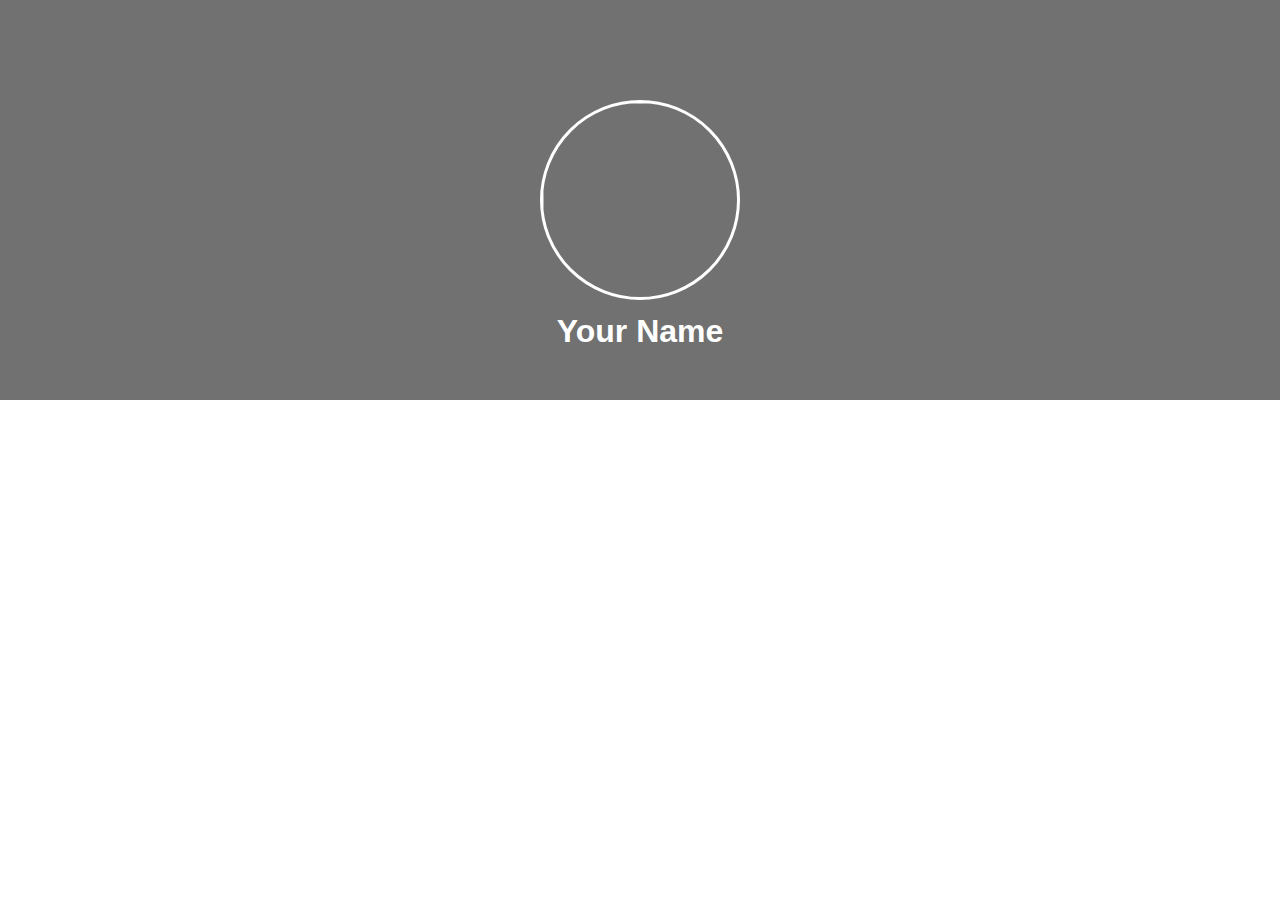
==== profile-card/index.html @ edc14bbe "Add files via upload" ====
<!DOCTYPE html>
<html lang="en">
<head>
    <meta charset="UTF-8">
    <meta name="viewport" content="width=device-width, initial-scale=1.0">
    <link rel="stylesheet" href="style.css">
    <title>My Profile</title>
</head>
<body>
    <div class="Profile-card">
        <header>
            <div class="head">
                <div class="title-img">
                    <div class="header-background"></div>
                    <img src="thousand sunny.jpg" width="300px">
                    <h1>Your Name</h1>
                </div>
            </div>
        </header>
    </div>
</body>
</html>
---- profile-card/style.css ----
*,
*::before,
*::after {
    box-sizing: border-box;
}

body {
    font-family: 'Poppins', sans-serif;
    margin: 0;
    display: flex;
    flex-direction: column;
    
}


.profile-card {
    max-width: 100%;
    overflow: hidden;
}

header .head {
    display: flex;
    position: relative;
    height: 400px;
    background-image: url('thousand sunny.jpg');
    background-repeat: no-repeat;
    background-size: 100%;
    z-index: -0;
}

.header-background {
    position: absolute;
    width: 100%;
    height: 100%;
    background-color: rgba(0, 0, 0, 0.555); 
    z-index: -0; 
}

.title-img img {
    display: flex;
    position: absolute;
    left: 50%;
    transform: translateX(-50%) translateY(50%);
    width: 200px; 
    height: 200px; 
    border-radius: 50%;
    border: 3px solid #fff;
    z-index: 999999;
}

.title-img h1 {
    display: flex;
    position: absolute;
    color: white;
    bottom: 3rem; 
    left: 50%;
    transform: translateX(-50%) translateY(50%);
    width: 200px; 
    justify-content: center;
    z-index: 999999;
}

.content {
    padding: 40px;
    margin-block-start: 3rem;
}
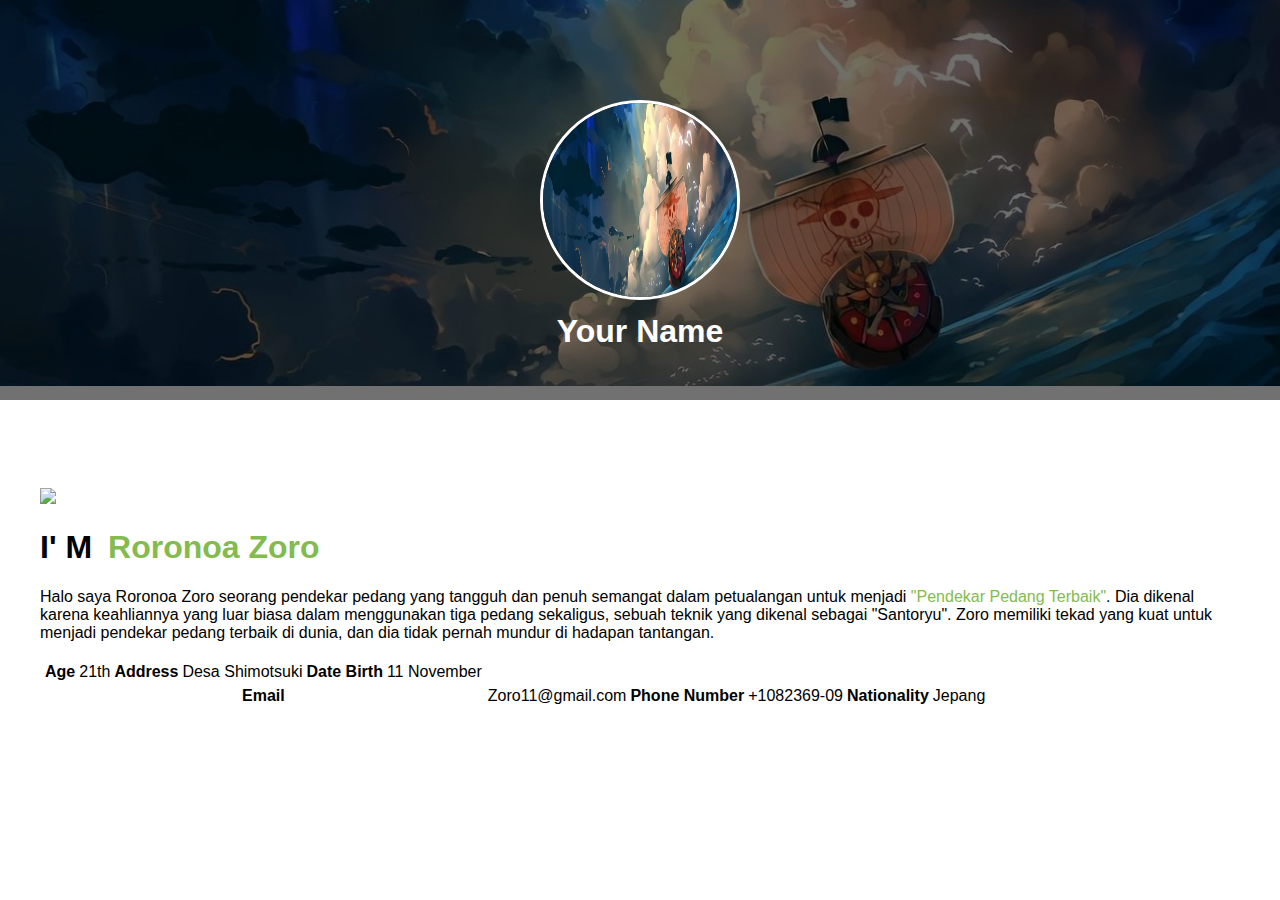
==== commit dfd93007: "Update index.html" ====
--- a/profile-card/index.html
+++ b/profile-card/index.html
@@ -17,6 +17,46 @@
                 </div>
             </div>
         </header>
+        <main>
+            <div class="info-me">
+                <div class="content">
+                    <div class="my-img">
+                        <img src="zoro-profile.jpg" width="300px">
+                    </div>
+                    <div class="description-info">
+                        <h1 style="display: flex;">
+                            <div style="margin-inline-end: 1rem;">I' M</div>
+                            <div style="color: #83bb4f;">Roronoa Zoro</div>
+                        </h1>
+                        <p class="paraf">
+                            Halo saya Roronoa Zoro seorang pendekar pedang yang tangguh dan penuh semangat dalam petualangan untuk menjadi <span style="color: #83bb4f;">"Pendekar Pedang Terbaik"</span>. Dia dikenal karena keahliannya yang luar biasa dalam menggunakan tiga pedang sekaligus, sebuah teknik yang dikenal sebagai "Santoryu". Zoro memiliki tekad yang kuat untuk menjadi pendekar pedang terbaik di dunia, dan dia tidak pernah mundur di hadapan tantangan.
+                        </p>
+                        <table class="info">
+                            <tbody style="display: block; ">
+                                <tr>
+                                    <th>Age</th>
+                                    <td>21th</td>
+                                    <th>Address</th>
+                                    <td>Desa Shimotsuki</td>
+                                    <th>Date Birth</th>
+                                    <td>11 November</td>
+                                </tr>
+                            </tbody> 
+                            <tbody>
+                                <tr>   
+                                    <th>Email</th>
+                                    <td>Zoro11@gmail.com</td>
+                                    <th>Phone Number</th>
+                                    <td>+1082369-09</td>
+                                    <th>Nationality</th>
+                                    <td>Jepang</td>
+                                </tr>
+                            </tbody>
+                        </table>
+                    </div>
+                </div>
+            </div>
+        </main>
     </div>
 </body>
-</html>+</html>
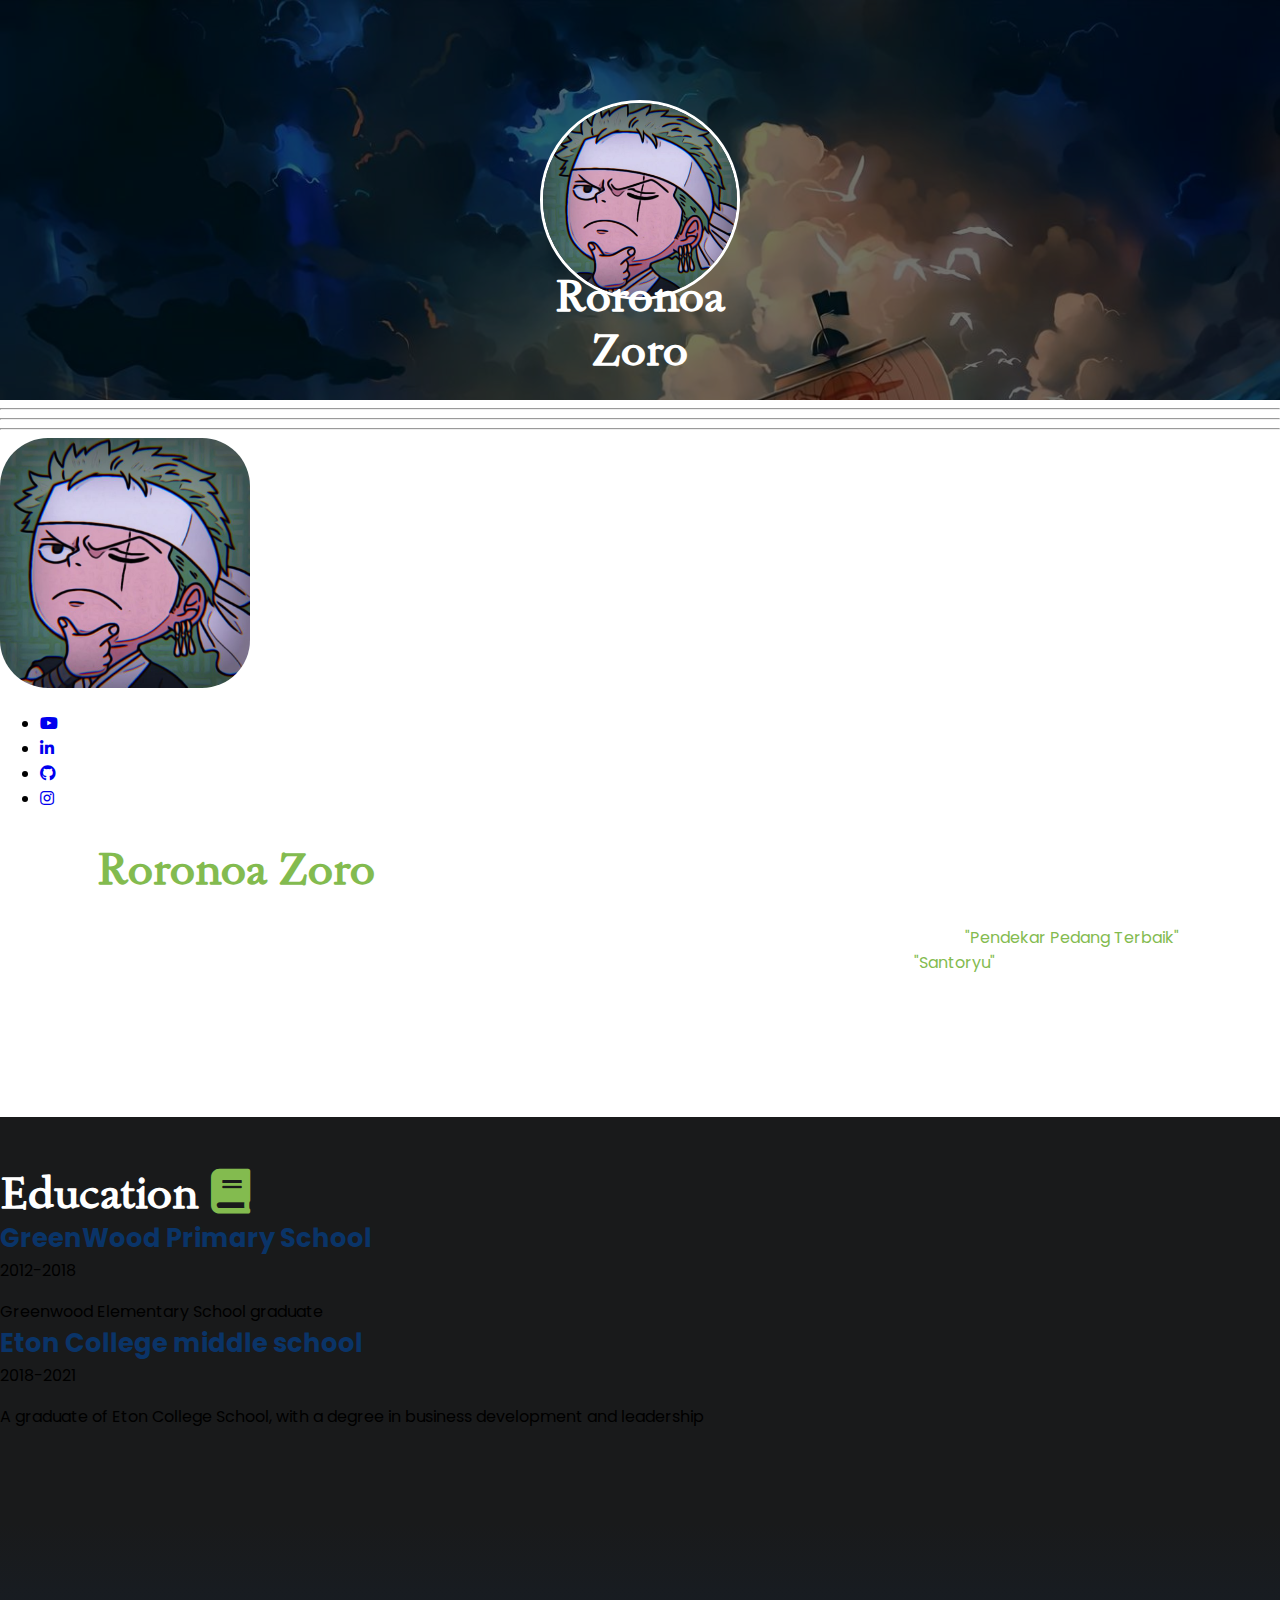
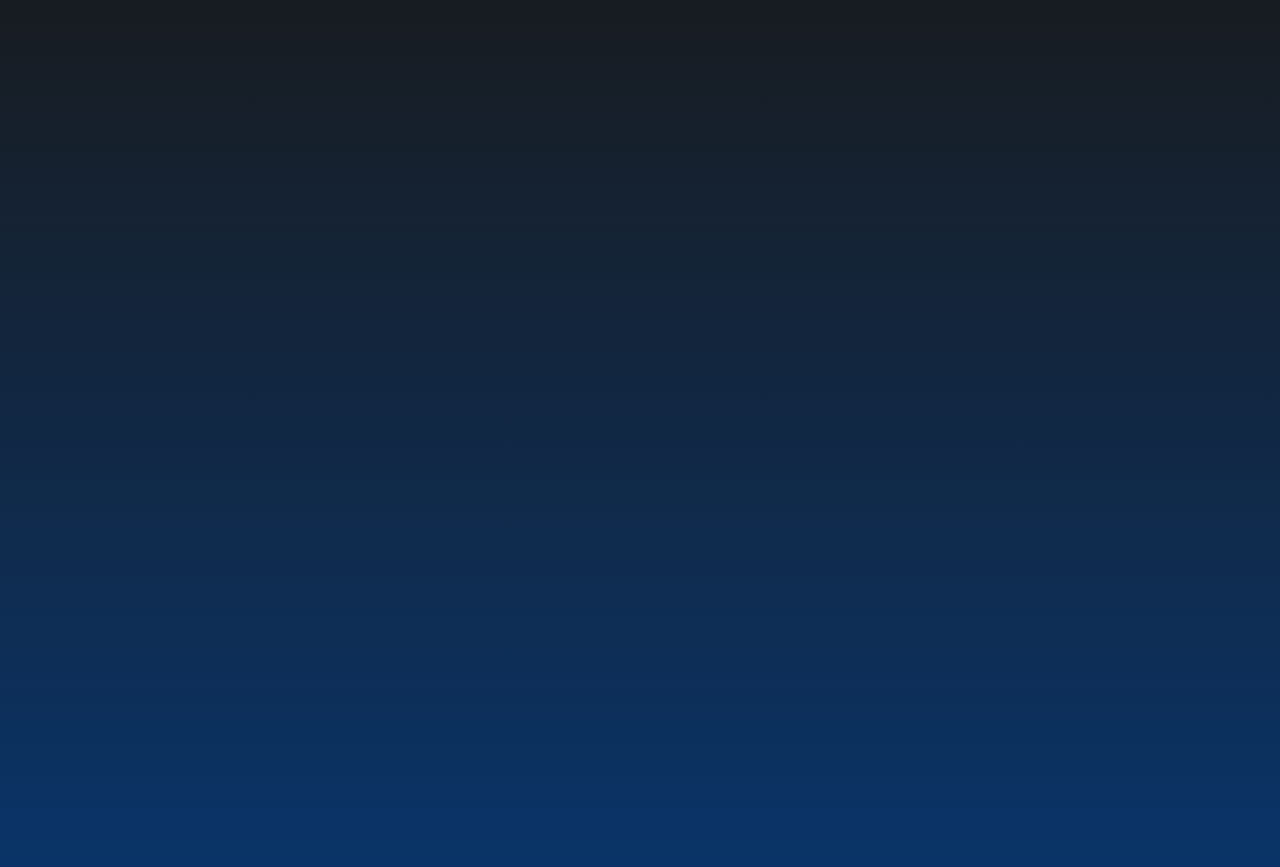
==== commit 8d67bae7: "Update index.html" ====
--- a/profile-card/index.html
+++ b/profile-card/index.html
@@ -4,6 +4,13 @@
     <meta charset="UTF-8">
     <meta name="viewport" content="width=device-width, initial-scale=1.0">
     <link rel="stylesheet" href="style.css">
+    <link rel="stylesheet" href="https://cdnjs.cloudflare.com/ajax/libs/font-awesome/5.15.4/css/all.min.css" integrity="sha512-1ycn6IcaQQ40/MKBW2W4Rhis/DbILU74C1vSrLJxCq57o941Ym01SwNsOMqvEBFlcgUa6xLiPY/NS5R+E6ztJQ==" crossorigin="anonymous" referrerpolicy="no-referrer" />
+    <style>
+        @import url('https://fonts.googleapis.com/css2?family=Roboto:ital,wght@0,100;0,300;0,400;0,500;0,700;0,900;1,100;1,300;1,400;1,500;1,700;1,900&display=swap');
+        @import url('https://fonts.googleapis.com/css2?family=Poppins:ital,wght@0,100;0,200;0,300;0,400;0,500;0,600;0,700;0,800;0,900;1,100;1,200;1,300;1,400;1,500;1,600;1,700;1,800;1,900&family=Quicksand:wght@300..700&display=swap');
+        @import url('https://fonts.googleapis.com/css2?family=Sedan:ital@0;1&display=swap');
+        @import url('https://fonts.googleapis.com/css2?family=Quicksand:wght@300..700&display=swap');
+    </style>
     <title>My Profile</title>
 </head>
 <body>
@@ -12,47 +19,85 @@
             <div class="head">
                 <div class="title-img">
                     <div class="header-background"></div>
-                    <img src="thousand sunny.jpg" width="300px">
-                    <h1>Your Name</h1>
+                    <img src="zoro-profile.jpg" width="300px">
+                    <h1 style="font-family: 'Sedan', sans-serif; text-align: center; font-size: 2.8rem;">Roronoa Zoro</h1>
                 </div>
             </div>
         </header>
         <main>
             <div class="info-me">
+                <hr>
+                <hr class="sc">
+                <hr class="thr">
                 <div class="content">
                     <div class="my-img">
-                        <img src="zoro-profile.jpg" width="300px">
+                        <img src="zoro-profile.jpg" width="250px" style="border-radius: 3rem;">
+                        <div class="social">
+                            <ul>
+                                <li><a href="#"><i class="fab fa-youtube"></i></a></li>
+                                <li><a href="#"><i class="fab fa-linkedin-in"></i></a></li>
+                                <li><a href="https://github.com/wraleydi" ><i class="fab fa-github"></i></a></li>
+                                <li><a href="#"><i class="fab fa-instagram"></i></a></li>
+                            </ul>
+                        </div>
                     </div>
                     <div class="description-info">
-                        <h1 style="display: flex;">
-                            <div style="margin-inline-end: 1rem;">I' M</div>
-                            <div style="color: #83bb4f;">Roronoa Zoro</div>
+                        <h1 style="display: flex; font-family: 'Sedan', 'Poppins', sans-serif; font-size: 2.8rem;">
+                            <div style="margin-inline-end: 1rem; color: white;">I' M</div>
+                            <div style="color: #83bb4f;"><span class="half-underline">Roronoa Zoro</span></div>
                         </h1>
-                        <p class="paraf">
-                            Halo saya Roronoa Zoro seorang pendekar pedang yang tangguh dan penuh semangat dalam petualangan untuk menjadi <span style="color: #83bb4f;">"Pendekar Pedang Terbaik"</span>. Dia dikenal karena keahliannya yang luar biasa dalam menggunakan tiga pedang sekaligus, sebuah teknik yang dikenal sebagai "Santoryu". Zoro memiliki tekad yang kuat untuk menjadi pendekar pedang terbaik di dunia, dan dia tidak pernah mundur di hadapan tantangan.
+                        <p class="paraf" style="color: white;">
+                            Halo saya Roronoa Zoro seorang pendekar pedang yang tangguh dan penuh semangat dalam petualangan untuk menjadi <span style="color: #83bb4f;">"Pendekar Pedang Terbaik"</span>. Dia dikenal karena keahliannya yang luar biasa dalam menggunakan tiga pedang sekaligus, sebuah teknik yang dikenal sebagai <span style="color: #83bb4f;">"Santoryu"</span>. Zoro memiliki tekad yang kuat untuk menjadi pendekar pedang terbaik di dunia, dan dia tidak pernah mundur di hadapan tantangan.
                         </p>
-                        <table class="info">
-                            <tbody style="display: block; ">
-                                <tr>
+                        <table class="info" style="color: white; font-size: 1.2rem;">
+                            <tbody>
+                                <tr style="margin-block-end: 2rem;">
                                     <th>Age</th>
                                     <td>21th</td>
-                                    <th>Address</th>
-                                    <td>Desa Shimotsuki</td>
-                                    <th>Date Birth</th>
-                                    <td>11 November</td>
+                                    <th>Nationality</th>
+                                    <td>Jepang</td>
                                 </tr>
-                            </tbody> 
-                            <tbody>
                                 <tr>   
                                     <th>Email</th>
                                     <td>Zoro11@gmail.com</td>
                                     <th>Phone Number</th>
                                     <td>+1082369-09</td>
-                                    <th>Nationality</th>
-                                    <td>Jepang</td>
+                                </tr>
+                                <tr>
+                                    <th>Date Birth</th>
+                                    <td>11 November</td>
+                                    <th>Address</th>
+                                    <td>Desa Shimotsuki</td>
                                 </tr>
                             </tbody>
                         </table>
+                    </div>
+                </div>
+            </div>
+            <div class="education" style=" background: rgb(1,3,5);
+            background: linear-gradient(180deg,  rgb(25, 26, 27) 30%, rgba(10,52,104,1) 100%); height: 150vh; padding-block-start: 3rem;">
+                <div class="my-edu">
+                    <div class="edu-title">
+                        <h1 style="margin: 0; color: white; font-family: 'Sedan', 'Poppins', sans-serif; font-size: 2.8rem;">
+                            <span class="half-underline">Education</span>
+                            <i class="fas fa-book" style="font-size: 2.8rem; color: #83bb4f;"></i>
+                        </h1>
+                    </div>
+                    <div class="edu-content">
+                        <div class="group">
+                            <h3 style="font-family: 'Poppins', 'Quicksand', sans-serif; margin-block: 0; color: rgba(10,52,104,1); font-size: 1.6rem;">GreenWood Primary School</h3>
+                            <span>2012-2018</span>
+                            <p style="margin-block-end: 0;">Greenwood Elementary School graduate</p>
+                        </div>
+                        <div class="arrow-container">
+                            <div class="line"></div>
+                            <div class="arrow"></div>
+                        </div>
+                        <div class="group">
+                            <h3 style="font-family: 'Poppins', 'Quicksand', sans-serif; margin-block: 0; color: rgba(10,52,104,1); font-size: 1.6rem;">Eton College middle school</h3>
+                            <span>2018-2021</span>
+                            <p style=" display: block; margin-block-end: 0;">A graduate of Eton College School, with a degree in business development and leadership</p>
+                        </div>
                     </div>
                 </div>
             </div>
--- a/profile-card/style.css
+++ b/profile-card/style.css
@@ -9,7 +9,6 @@
     margin: 0;
     display: flex;
     flex-direction: column;
-    
 }
 
 
@@ -60,7 +59,8 @@
     z-index: 999999;
 }
 
-.content {
-    padding: 40px;
-    margin-block-start: 3rem;
+.content .title h1 {
+    text-align: center;
+    padding-block: 3rem;
+    margin: 0;
 }
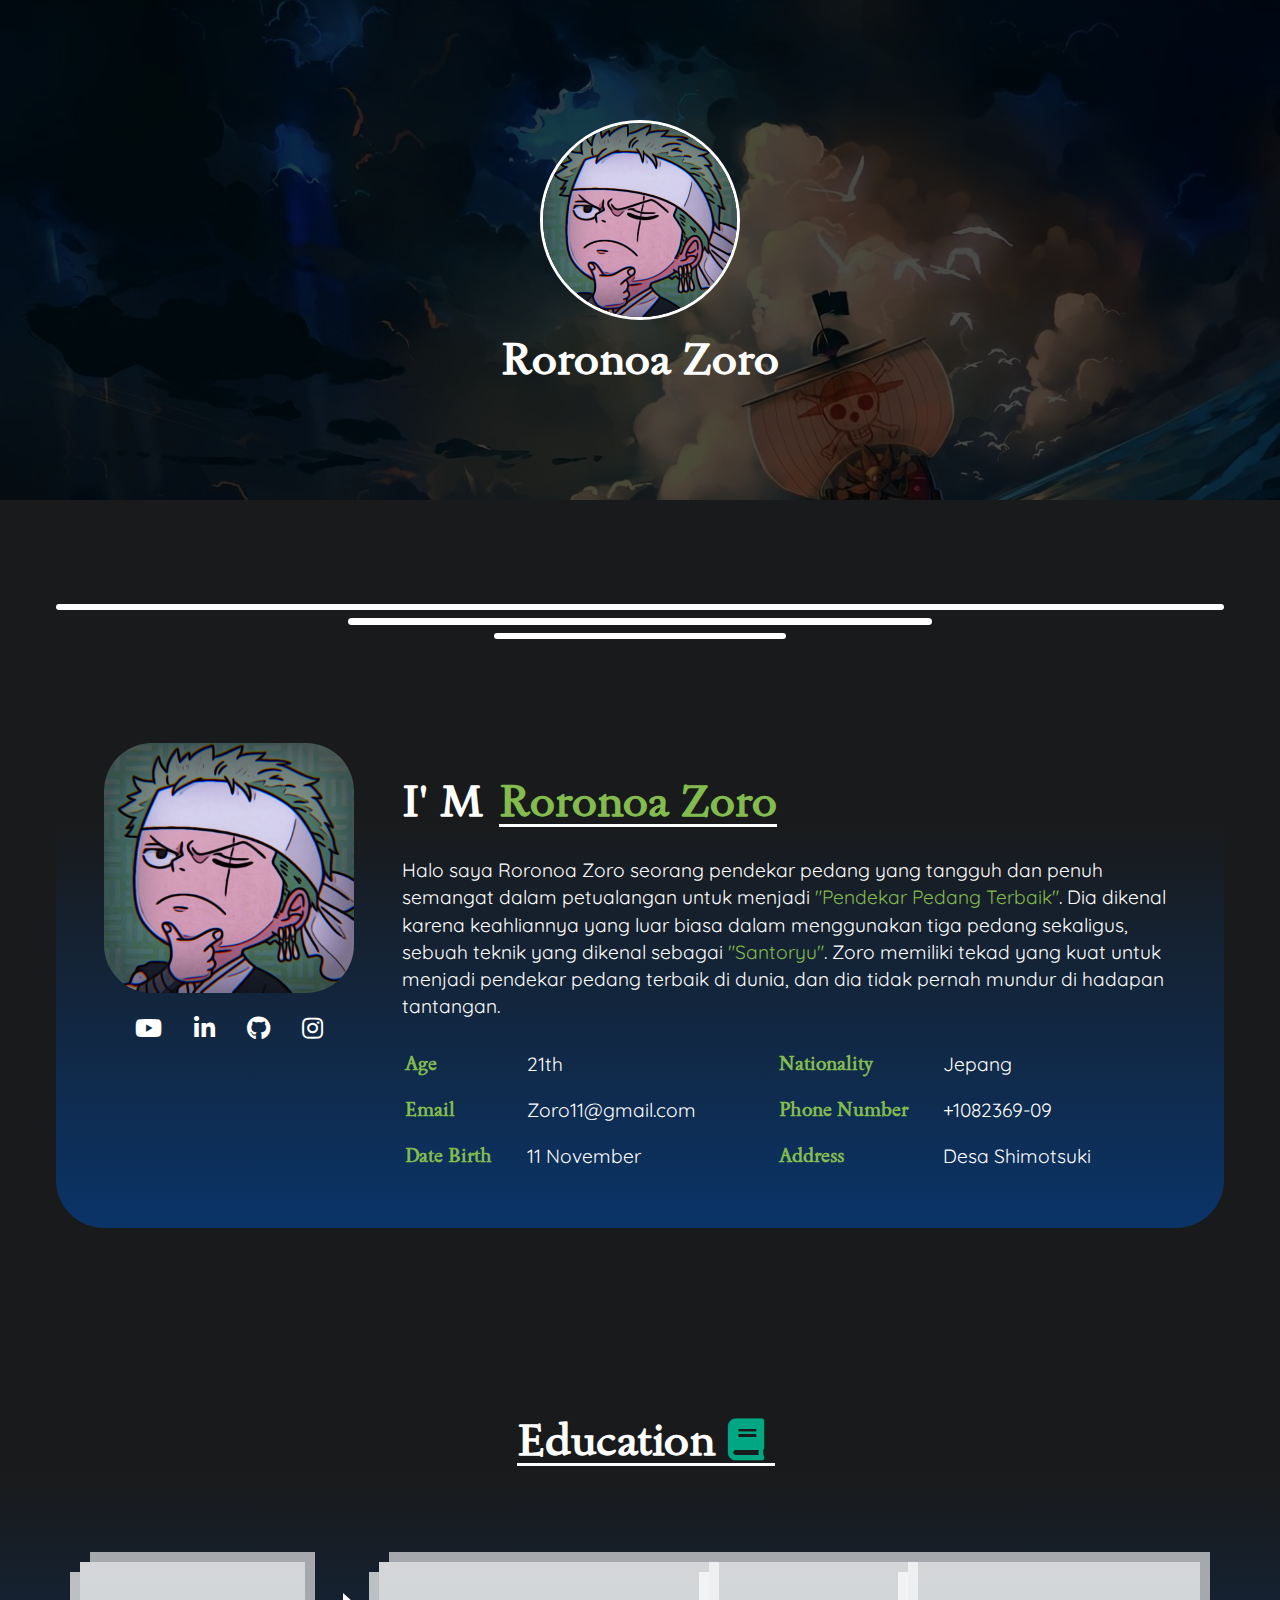
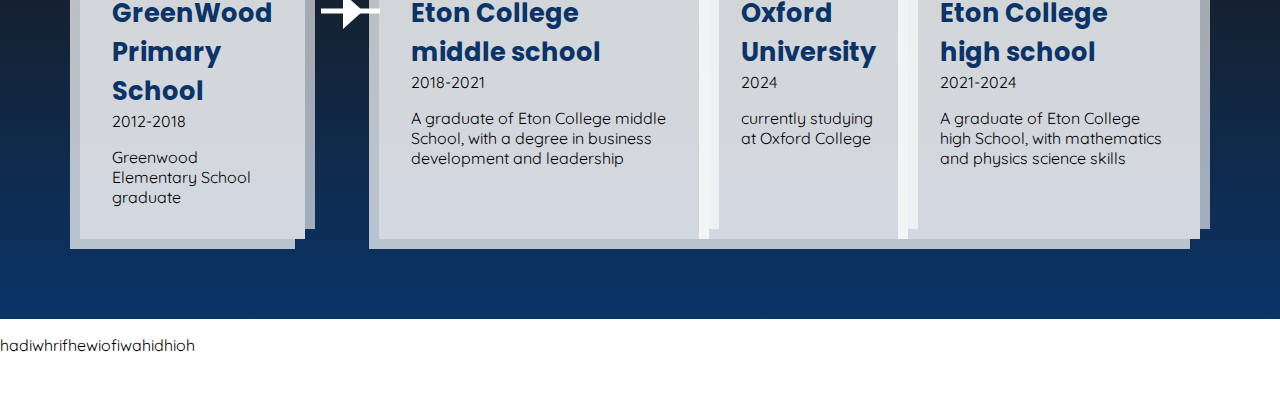
==== commit d29d8394: "Update index.html" ====
--- a/profile-card/index.html
+++ b/profile-card/index.html
@@ -75,12 +75,12 @@
                 </div>
             </div>
             <div class="education" style=" background: rgb(1,3,5);
-            background: linear-gradient(180deg,  rgb(25, 26, 27) 30%, rgba(10,52,104,1) 100%); height: 150vh; padding-block-start: 3rem;">
+            background: linear-gradient(180deg,  rgb(25, 26, 27) 30%, rgba(10,52,104,1) 100%); padding-block-start: 3rem;">
                 <div class="my-edu">
                     <div class="edu-title">
                         <h1 style="margin: 0; color: white; font-family: 'Sedan', 'Poppins', sans-serif; font-size: 2.8rem;">
                             <span class="half-underline">Education</span>
-                            <i class="fas fa-book" style="font-size: 2.8rem; color: #83bb4f;"></i>
+                            <i class="fas fa-book" style="font-size: 2.6rem; color: #00a782;"></i>
                         </h1>
                     </div>
                     <div class="edu-content">
@@ -96,11 +96,30 @@
                         <div class="group">
                             <h3 style="font-family: 'Poppins', 'Quicksand', sans-serif; margin-block: 0; color: rgba(10,52,104,1); font-size: 1.6rem;">Eton College middle school</h3>
                             <span>2018-2021</span>
-                            <p style=" display: block; margin-block-end: 0;">A graduate of Eton College School, with a degree in business development and leadership</p>
+                            <p style=" display: block; margin-block-end: 0;">A graduate of Eton College middle School, with a degree in business development and leadership</p>
                         </div>
+                        <div class="group" style="margin-block-end: 0;">
+                            <h3 style="font-family: 'Poppins', 'Quicksand', sans-serif; margin-block: 0; color: rgba(10,52,104,1); font-size: 1.6rem;">Oxford University</h3>
+                            <span>2024</span>
+                            <p style=" display: block; margin-block-end: 0;">currently studying at Oxford College</p>
+                        </div>
+                        <div class="group" style="margin-block-end: 0;">
+                            <h3 style="font-family: 'Poppins', 'Quicksand', sans-serif; margin-block: 0; color: rgba(10,52,104,1); font-size: 1.6rem;">Eton College high school</h3>
+                            <span>2021-2024</span>
+                            <p style=" display: block; margin-block-end: 0;">A graduate of Eton College high School, with mathematics and physics science skills</p>
+                        </div>
+                    </div>
+                    <div class="arrow-container-bottom">
+                        <div class="line-bottom"></div>
+                        <div class="arrow-bottom"></div>
+                    </div>
+                    <div class="arrow-container-left">
+                        <div class="line-left"></div>
+                        <div class="arrow-left"></div>
                     </div>
                 </div>
             </div>
+            <p>hadiwhrifhewiofiwahidhioh</p>
         </main>
     </div>
 </body>
--- a/profile-card/style.css
+++ b/profile-card/style.css
@@ -5,7 +5,7 @@
 }
 
 body {
-    font-family: 'Poppins', sans-serif;
+    font-family:'Quicksand' ,'Poppins', sans-serif;
     margin: 0;
     display: flex;
     flex-direction: column;
@@ -20,7 +20,7 @@
 header .head {
     display: flex;
     position: relative;
-    height: 400px;
+    height: 500px;
     background-image: url('thousand sunny.jpg');
     background-repeat: no-repeat;
     background-size: 100%;
@@ -31,7 +31,7 @@
     position: absolute;
     width: 100%;
     height: 100%;
-    background-color: rgba(0, 0, 0, 0.555); 
+    background-color: rgba(0, 0, 0, 0.705); 
     z-index: -0; 
 }
 
@@ -39,7 +39,7 @@
     display: flex;
     position: absolute;
     left: 50%;
-    transform: translateX(-50%) translateY(50%);
+    transform: translateX(-50%) translateY(60%);
     width: 200px; 
     height: 200px; 
     border-radius: 50%;
@@ -51,16 +51,154 @@
     display: flex;
     position: absolute;
     color: white;
-    bottom: 3rem; 
+    bottom: 7rem; 
     left: 50%;
     transform: translateX(-50%) translateY(50%);
-    width: 200px; 
+    width: 600px; 
     justify-content: center;
     z-index: 999999;
 }
 
-.content .title h1 {
+main .info-me {
+    padding: 3.5rem;
+    background-color: rgb(25, 26, 27);
+}
+
+main .content {
+    display: flex;
+    background: rgb(1,3,5);
+    background: linear-gradient(180deg, rgb(25, 26, 27) 30%, rgba(10,52,104,1) 100%); 
+    padding: 3rem;
+    padding-block-start: 6rem;
+    margin-block-start: 0rem;
+    border-radius: 3rem;
+}
+
+main .description-info {
+    padding-inline-start: 3rem;
+}
+
+.description-info p {
+    font-size: 1.2rem;
+    line-height: 1.7rem;
+}
+
+.half-underline {
+    position: relative;
+    display: inline-block;
+}
+
+.half-underline::after {
+    content: "";
+    position: absolute;
+    bottom: 0;
+    left: 0;
+    width: 100%;
+    border-bottom: 3px solid white; /* Ubah warna dan ketebalan sesuai kebutuhan */
+}
+
+.info tr td {
+    padding: 10px;
+    padding-inline-end: 5rem;
+    padding-inline-start: 2rem; 
+}
+
+.info th {
+    text-align: start;
+    color: #83bb4f;
+    font-family: 'Sedan', 'Poppins', sans-serif;
+}
+
+.social ul {
+    display: flex;
+    padding: 0;
+    margin: 0;
+    justify-content: center;
+}
+
+.social ul li {
+    list-style: none;
+    margin: 1rem;
+}
+
+.social li a {
+    color: white;
+    font-size: 1.5rem;
+    transition: all ease-in-out 0.2s;
+}
+
+.social li a:hover {
+    color: #83bb4f;
+}
+
+hr {
+    margin-block-start: 3rem;
+    height: 0.4rem;
+    width: 100%;
+    background-color: white;
+    border: none;
+    border-radius: 1rem;
+}
+
+hr.sc {
+    margin-block-start: 0;
+    width: 50%;
+}
+
+hr.thr {
+    margin-block-start: 0;
+    width: 25%;
+}
+
+.my-edu .edu-title h1 {
     text-align: center;
-    padding-block: 3rem;
-    margin: 0;
-}
+    padding-block-start: 5rem;
+}
+
+.edu-title h1 .half-underline::after {
+    width: 130%;
+}
+
+.edu-content {
+    display: flex;
+    padding: 5rem;
+    padding-block-start: 6rem;
+    justify-content: space-between;
+
+}
+
+.edu-content .group {
+    max-width: 450px;
+    background-color: rgba(255, 255, 255, 0.815);
+    box-shadow: -10px 10px 0 rgba(255, 255, 255, 0.712), 10px -10px 0 rgba(255, 255, 255, 0.616);
+    color: rgb(0, 0, 0);
+    padding: 2rem;
+}
+
+.arrow-container {
+    position: relative;
+    width: 200px; 
+    bottom: -10rem;
+}
+
+.line {
+    position: absolute;
+    width: 80%;
+    height: 5px; 
+    background-color: white;
+    left: 1rem;
+    top: -40%;
+    transform: translateY(-50%);
+}
+
+.arrow {
+    position: absolute;
+    top: -40%;
+    right: 1rem; 
+    width: 0;
+    height: 0;
+    border-top: 18px solid transparent; 
+    border-bottom: 18px solid transparent; 
+    border-left: 20px solid white; 
+    transform: translateY(-50%);
+}
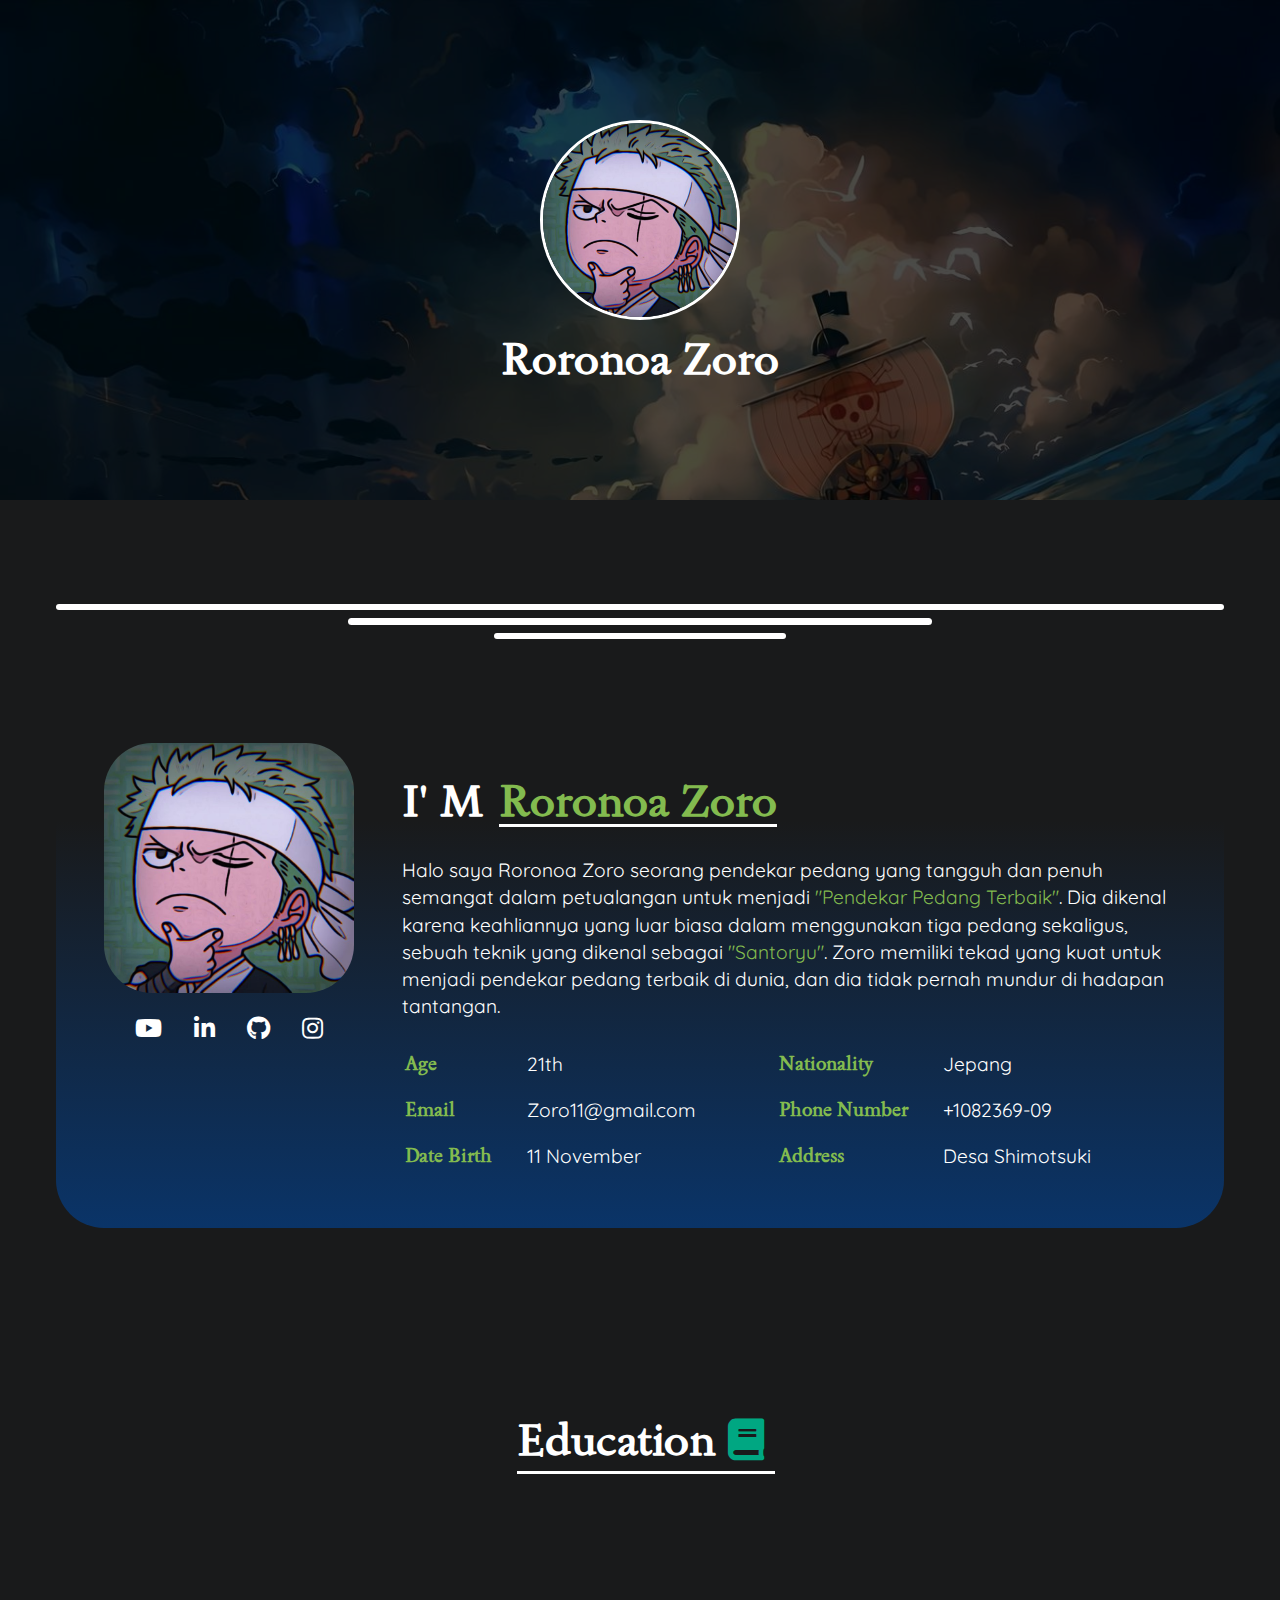
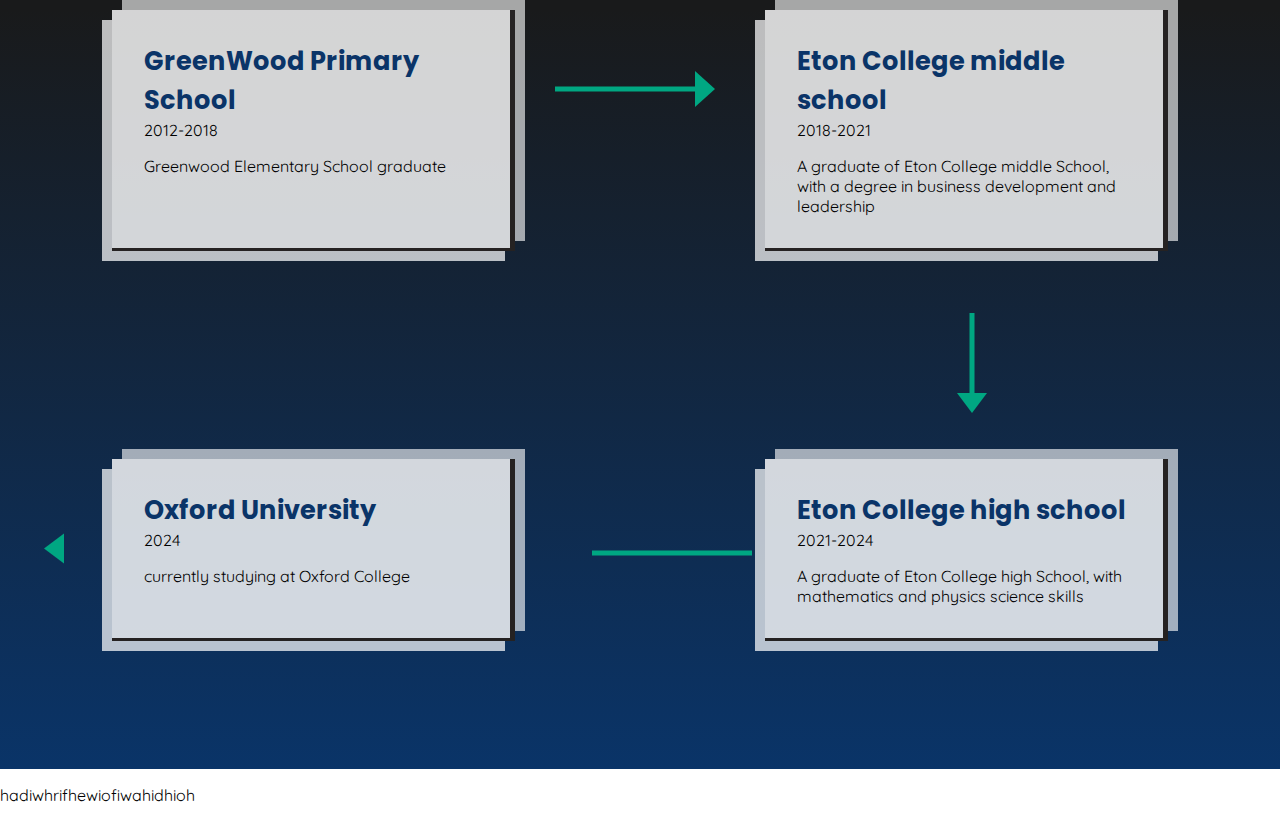
==== commit d8f61f08: "Update index.html" ====
--- a/profile-card/index.html
+++ b/profile-card/index.html
@@ -114,8 +114,10 @@
                         <div class="arrow-bottom"></div>
                     </div>
                     <div class="arrow-container-left">
-                        <div class="line-left"></div>
-                        <div class="arrow-left"></div>
+                        <div class="line-left">
+                            <div class="arrow-left"></div>
+                        </div>
+                        
                     </div>
                 </div>
             </div>
--- a/profile-card/style.css
+++ b/profile-card/style.css
@@ -156,49 +156,118 @@
 }
 
 .edu-title h1 .half-underline::after {
+    bottom: -0.5rem;
     width: 130%;
 }
 
 .edu-content {
     display: flex;
+    flex-wrap: wrap;
     padding: 5rem;
-    padding-block-start: 6rem;
+    padding-block-start: 8rem;
+    padding-block-end: 3rem;
     justify-content: space-between;
-
 }
 
 .edu-content .group {
+    flex-basis: 36%;
+    padding: 5rem;
+    margin-inline: 2rem;
+    margin-block: 1rem;
+    margin-block-end: 12rem;
     max-width: 450px;
     background-color: rgba(255, 255, 255, 0.815);
     box-shadow: -10px 10px 0 rgba(255, 255, 255, 0.712), 10px -10px 0 rgba(255, 255, 255, 0.616);
+    border-right: 5px solid #252222;
+    border-bottom: 3px solid #252222;
     color: rgb(0, 0, 0);
     padding: 2rem;
 }
 
 .arrow-container {
-    position: relative;
-    width: 200px; 
-    bottom: -10rem;
+    position: relative; 
+    bottom: 10rem;
+    top: 13rem;
+    left: -0.3rem;
 }
 
 .line {
     position: absolute;
-    width: 80%;
+    width: 140px;
     height: 5px; 
-    background-color: white;
-    left: 1rem;
-    top: -40%;
+    background-color: #00a782;
+    left: -5rem;
+    top: -25%;
     transform: translateY(-50%);
 }
 
 .arrow {
     position: absolute;
-    top: -40%;
-    right: 1rem; 
+    top: -25%;
+    right: -5rem; 
     width: 0;
     height: 0;
     border-top: 18px solid transparent; 
     border-bottom: 18px solid transparent; 
-    border-left: 20px solid white; 
-    transform: translateY(-50%);
-}
+    border-left: 20px solid #00a782; 
+    transform: translateY(-50%);
+}
+
+.arrow-container-bottom {
+    position: relative;
+    width: 50px; 
+    height: 80px; 
+    top: -23.5rem;
+    left: 74%;
+    z-index: 9999;
+}
+
+.line-bottom {
+    position: absolute;
+    width: 5px; 
+    height: 100%; 
+    background-color: #00a782; 
+    left: 50%;
+    top: 0;
+    transform: translateX(-50%);
+}
+
+.arrow-bottom {
+    position: absolute;
+    top: 100%;
+    left: 50%;
+    transform: translateX(-50%);
+    width: 0;
+    height: 0;
+    border-left: 15px solid transparent; 
+    border-right: 15px solid transparent; 
+    border-top: 20px solid #00a782; 
+}
+
+.arrow-container-left {
+    position: relative; 
+    bottom: 13.5rem;
+    right: 3rem;
+}
+
+.line-left {
+    position: absolute;
+    width: 160px;
+    height: 5px; 
+    background-color: #00a782;
+    left: 40rem;
+    top: -25%;
+    transform: translateY(-50%);
+}
+
+.arrow-left {
+    position: absolute;
+    top: -25%;
+    right: 43rem; 
+    width: 0;
+    height: 0;
+    border-top: 15px solid transparent; 
+    border-bottom: 15px solid transparent; 
+    border-right: 20px solid #00a782; 
+    transform: translateY(-50%);
+}
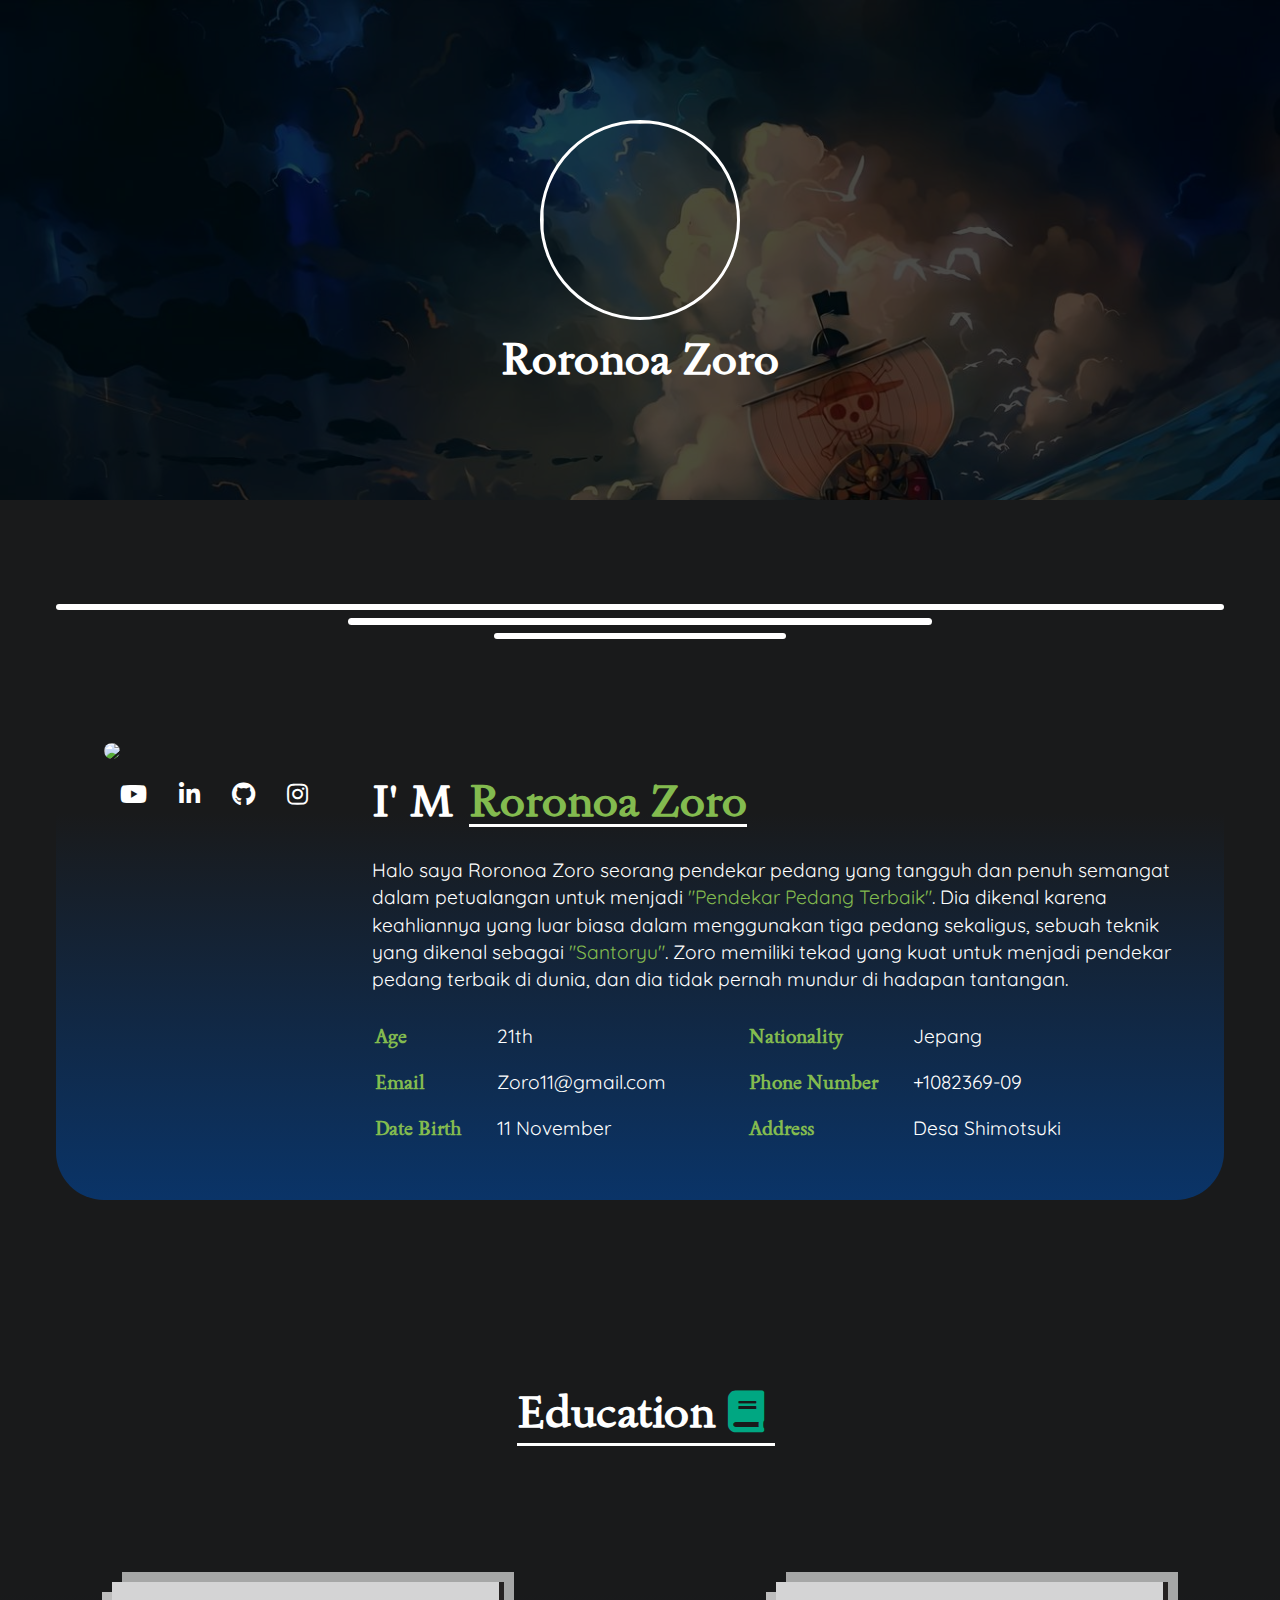
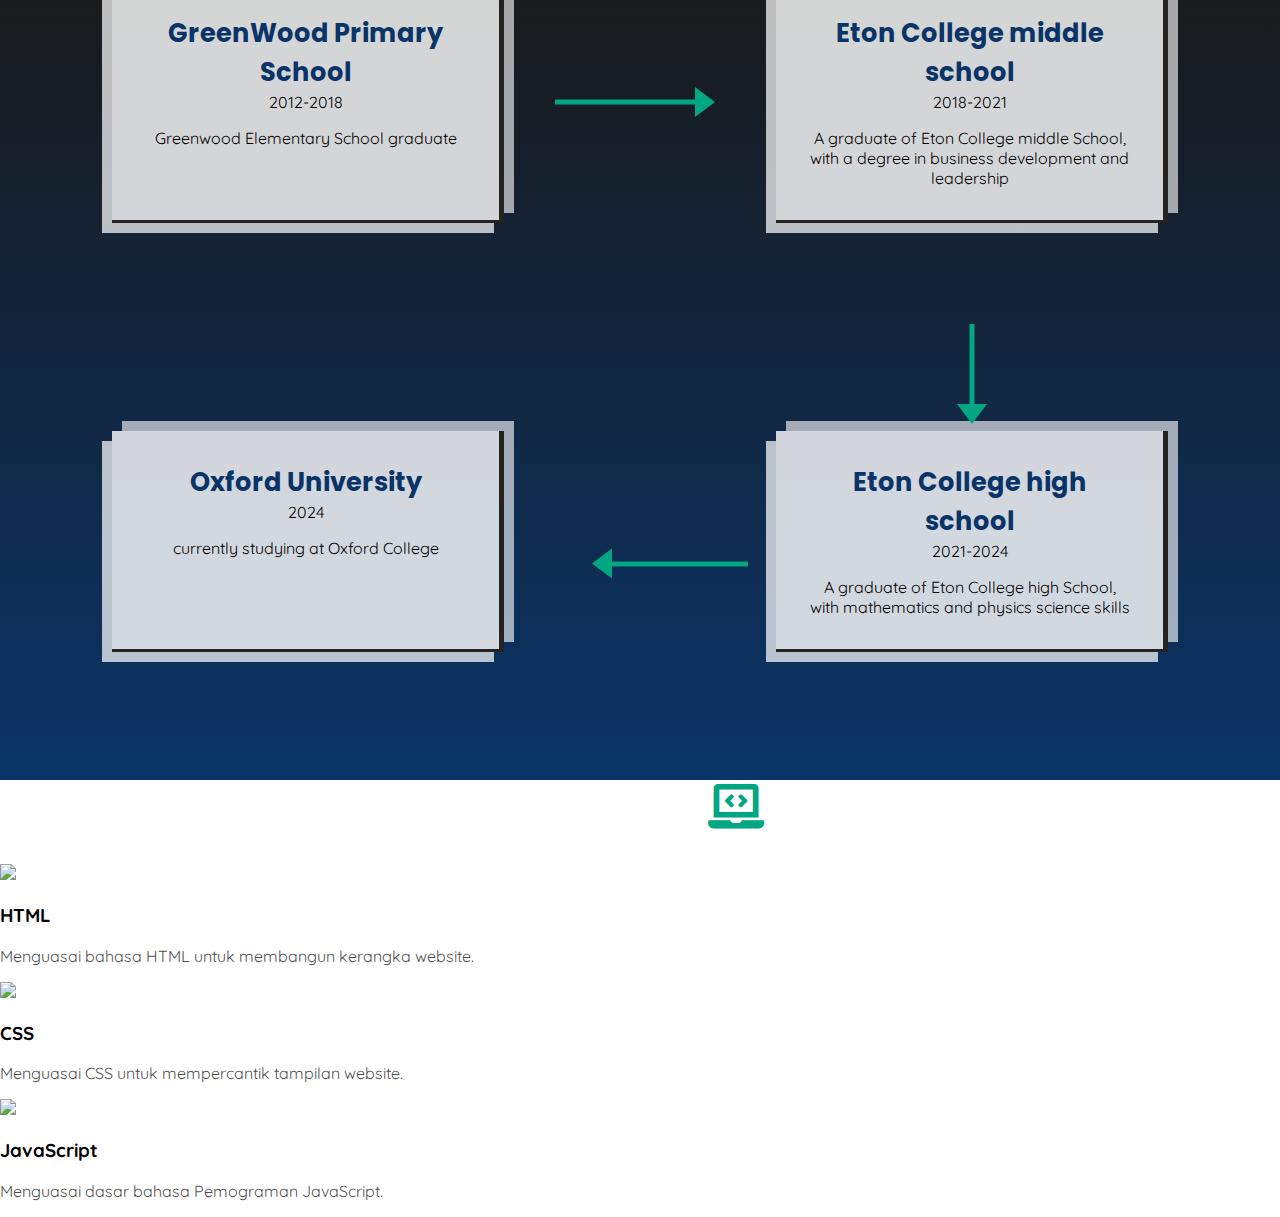
==== commit 75438a68: "Update index.html" ====
--- a/profile-card/index.html
+++ b/profile-card/index.html
@@ -19,7 +19,7 @@
             <div class="head">
                 <div class="title-img">
                     <div class="header-background"></div>
-                    <img src="zoro-profile.jpg" width="300px">
+                    <img src="assets/zoro-profile.jpg" width="300px">
                     <h1 style="font-family: 'Sedan', sans-serif; text-align: center; font-size: 2.8rem;">Roronoa Zoro</h1>
                 </div>
             </div>
@@ -31,7 +31,7 @@
                 <hr class="thr">
                 <div class="content">
                     <div class="my-img">
-                        <img src="zoro-profile.jpg" width="250px" style="border-radius: 3rem;">
+                        <img src="assets/zoro-profile.jpg" width="250px" style="border-radius: 3rem;">
                         <div class="social">
                             <ul>
                                 <li><a href="#"><i class="fab fa-youtube"></i></a></li>
@@ -121,7 +121,37 @@
                     </div>
                 </div>
             </div>
-            <p>hadiwhrifhewiofiwahidhioh</p>
+            <div class="skill">
+                <div class="title-skill">
+                    <h1 style="margin-block-start: 0; font-size: 2.8rem; font-family: 'Sedan', 'Poppins', sans-serif; color: white; text-align: center;">
+                        <span class="half-underline">My Skills</span>
+                        <i class="fas fa-laptop-code" style="color: #00a782;"></i>
+                    </h1>
+                </div>
+                <div class="content-skill">
+                    <div class="group-skill">
+                        <img src="assets/html-logo.png" width="150px">
+                        <h3>HTML</h3>
+                        <p style="opacity: 0.7;">
+                            Menguasai bahasa HTML untuk membangun kerangka website.
+                        </p>
+                    </div>
+                    <div class="group-skill">
+                        <img src="assets/CSS-Logo.png" width="150px">
+                        <h3>CSS</h3>
+                        <p style="opacity: 0.7;">
+                            Menguasai CSS untuk mempercantik tampilan website.
+                        </p>
+                    </div>
+                    <div class="group-skill">
+                        <img src="assets/JavaScript-Logo.png" width="150px">
+                        <h3>JavaScript</h3>
+                        <p style="opacity: 0.7;">
+                            Menguasai dasar bahasa Pemograman JavaScript.
+                        </p>
+                    </div>
+                </div>
+            </div>
         </main>
     </div>
 </body>
--- a/profile-card/style.css
+++ b/profile-card/style.css
@@ -167,10 +167,11 @@
     padding-block-start: 8rem;
     padding-block-end: 3rem;
     justify-content: space-between;
+    text-align: center;
 }
 
 .edu-content .group {
-    flex-basis: 36%;
+    flex-basis: 35%;
     padding: 5rem;
     margin-inline: 2rem;
     margin-block: 1rem;
@@ -187,7 +188,7 @@
 .arrow-container {
     position: relative; 
     bottom: 10rem;
-    top: 13rem;
+    top: 15.5rem;
     left: -0.3rem;
 }
 
@@ -207,8 +208,8 @@
     right: -5rem; 
     width: 0;
     height: 0;
-    border-top: 18px solid transparent; 
-    border-bottom: 18px solid transparent; 
+    border-top: 15px solid transparent; 
+    border-bottom: 15px solid transparent; 
     border-left: 20px solid #00a782; 
     transform: translateY(-50%);
 }
@@ -247,12 +248,12 @@
 .arrow-container-left {
     position: relative; 
     bottom: 13.5rem;
-    right: 3rem;
+    right: 2rem;
 }
 
 .line-left {
     position: absolute;
-    width: 160px;
+    width: 140px;
     height: 5px; 
     background-color: #00a782;
     left: 40rem;
@@ -263,11 +264,11 @@
 .arrow-left {
     position: absolute;
     top: -25%;
-    right: 43rem; 
+    right: 8.5rem; 
     width: 0;
     height: 0;
     border-top: 15px solid transparent; 
     border-bottom: 15px solid transparent; 
     border-right: 20px solid #00a782; 
-    transform: translateY(-50%);
-}
+    transform: translateY(-40%);
+}
